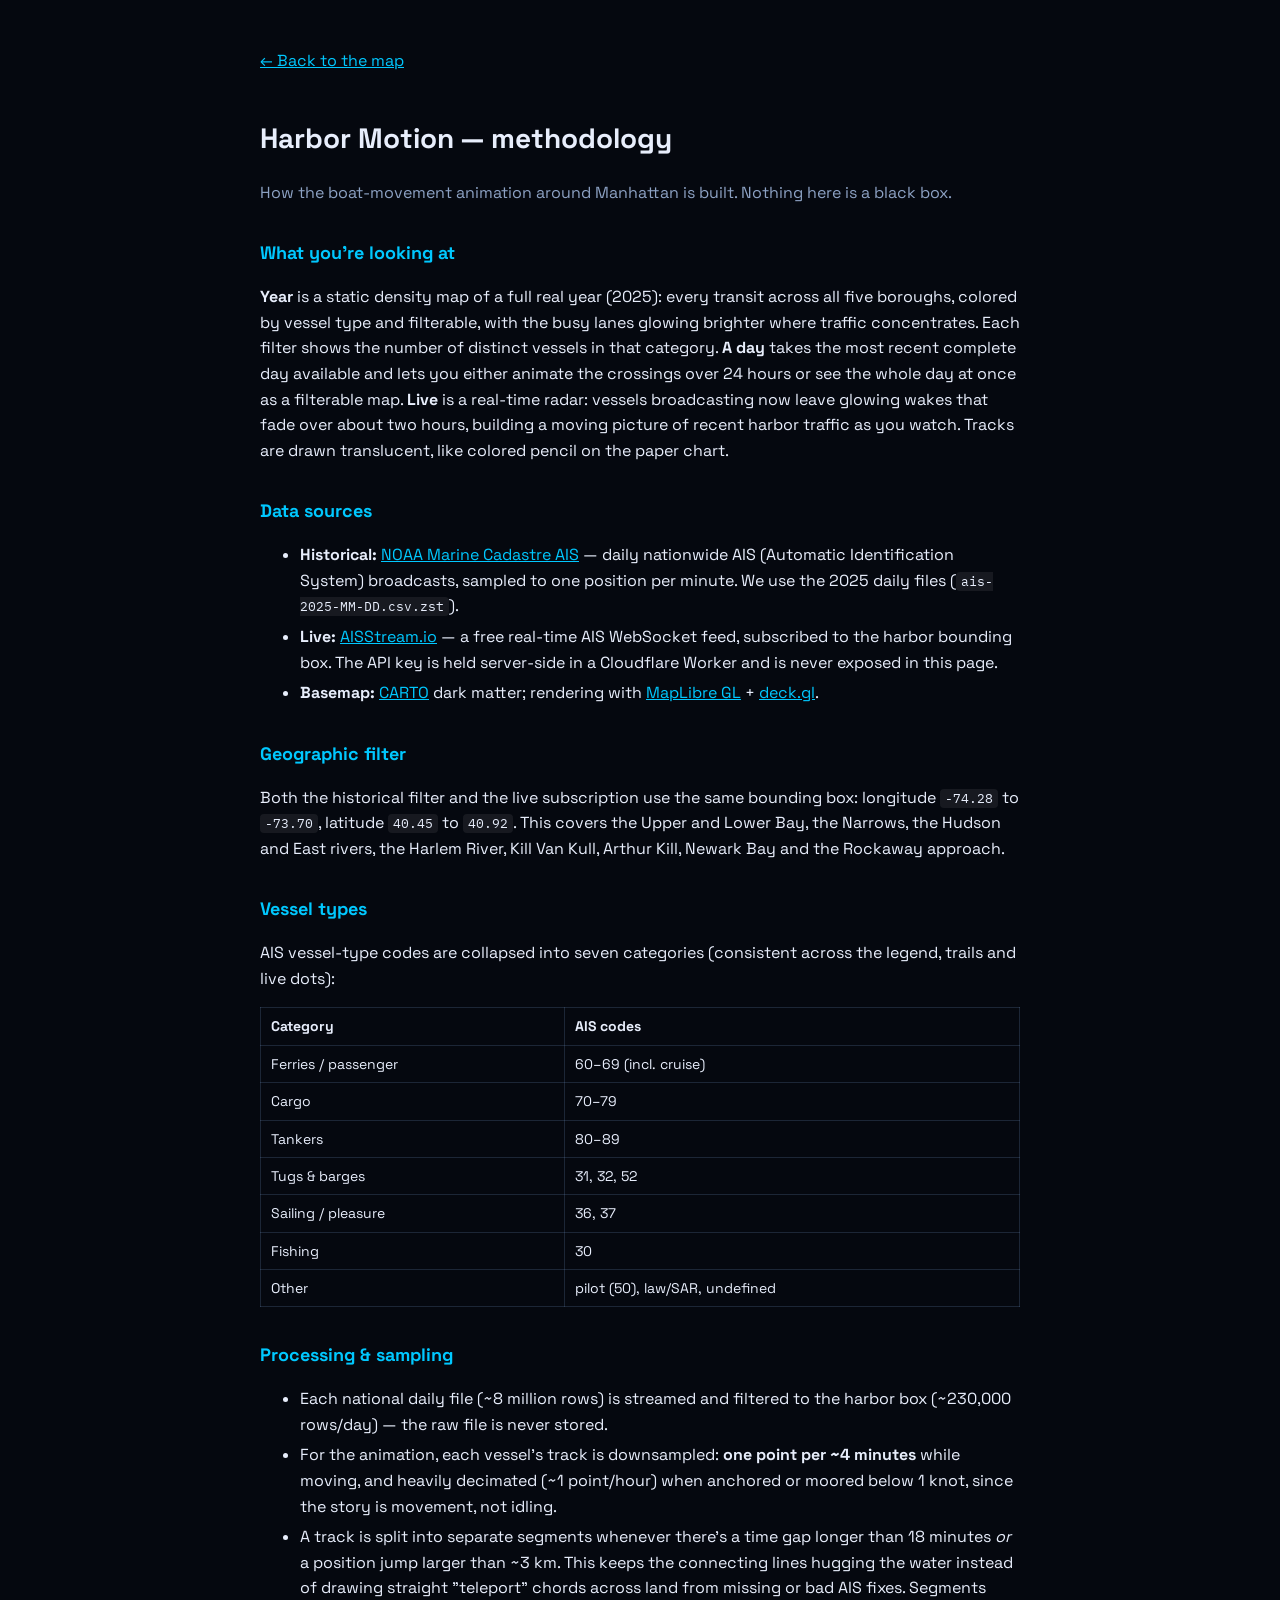
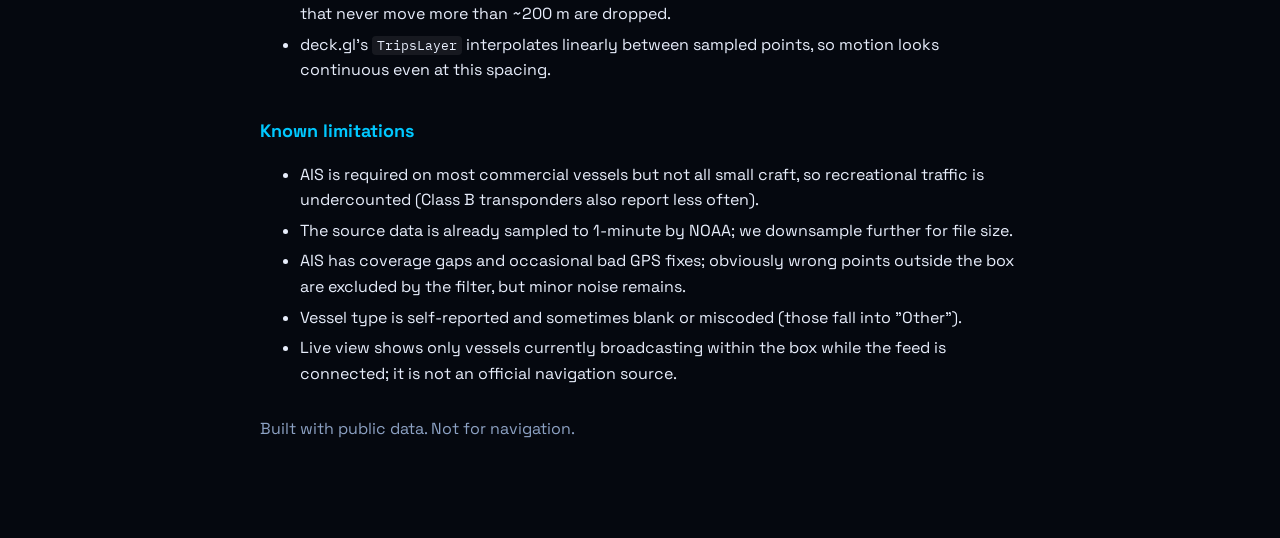
==== methodology.html @ 13194586 "Live radar: fading wakes (weather-radar style) + 'tracking since' counter Vessels now leave glowing " ====
<!DOCTYPE html>
<html lang="en">
<head>
<meta charset="utf-8" />
<meta name="viewport" content="width=device-width, initial-scale=1" />
<title>Harbor Motion — methodology & data sources</title>
<link href="https://fonts.googleapis.com/css2?family=Space+Grotesk:wght@400;500;600;700&family=IBM+Plex+Mono:wght@400&display=swap" rel="stylesheet" />
<style>
  body { background:#05080f; color:#e8eefc; font-family:"Space Grotesk",system-ui,sans-serif;
    max-width:760px; margin:0 auto; padding:48px 22px 80px; line-height:1.6; }
  a { color:#00c8ff; } h1 { font-size:28px; } h2 { font-size:18px; margin-top:34px; color:#00c8ff; }
  code { font-family:"IBM Plex Mono",monospace; background:rgba(255,255,255,0.07); padding:1px 5px; border-radius:4px; font-size:13px; }
  table { border-collapse:collapse; width:100%; margin-top:12px; font-size:14px; }
  td,th { border:1px solid rgba(120,160,210,0.2); padding:7px 10px; text-align:left; }
  .dim { color:#8da2c4; } .back { display:inline-block; margin-bottom:24px; }
  li { margin:5px 0; }
</style>
</head>
<body>
<a class="back" href="index.html">← Back to the map</a>
<h1>Harbor Motion — methodology</h1>
<p class="dim">How the boat-movement animation around Manhattan is built. Nothing here is a black box.</p>

<h2>What you're looking at</h2>
<p><strong>Year</strong> is a static density map of a full real year (2025): every transit across all
five boroughs, colored by vessel type and filterable, with the busy lanes glowing brighter where
traffic concentrates. Each filter shows the number of distinct vessels in that category. <strong>A
day</strong> takes the most recent complete day available and lets you either animate the crossings
over 24 hours or see the whole day at once as a filterable map. <strong>Live</strong> is a real-time
radar: vessels broadcasting now leave glowing wakes that fade over about two hours, building a moving
picture of recent harbor traffic as you watch. Tracks are drawn translucent, like colored pencil on
the paper chart.</p>

<h2>Data sources</h2>
<ul>
  <li><strong>Historical:</strong> <a href="https://marinecadastre.gov/accessais/">NOAA Marine Cadastre AIS</a>
    — daily nationwide AIS (Automatic Identification System) broadcasts, sampled to one position
    per minute. We use the 2025 daily files (<code>ais-2025-MM-DD.csv.zst</code>).</li>
  <li><strong>Live:</strong> <a href="https://aisstream.io/">AISStream.io</a> — a free real-time
    AIS WebSocket feed, subscribed to the harbor bounding box. The API key is held server-side in a
    Cloudflare Worker and is never exposed in this page.</li>
  <li><strong>Basemap:</strong> <a href="https://carto.com/">CARTO</a> dark matter; rendering with
    <a href="https://maplibre.org/">MapLibre GL</a> + <a href="https://deck.gl/">deck.gl</a>.</li>
</ul>

<h2>Geographic filter</h2>
<p>Both the historical filter and the live subscription use the same bounding box:
longitude <code>-74.28</code> to <code>-73.70</code>, latitude <code>40.45</code> to <code>40.92</code>.
This covers the Upper and Lower Bay, the Narrows, the Hudson and East rivers, the Harlem River,
Kill Van Kull, Arthur Kill, Newark Bay and the Rockaway approach.</p>

<h2>Vessel types</h2>
<p>AIS vessel-type codes are collapsed into seven categories (consistent across the legend,
trails and live dots):</p>
<table>
  <tr><th>Category</th><th>AIS codes</th></tr>
  <tr><td>Ferries / passenger</td><td>60–69 (incl. cruise)</td></tr>
  <tr><td>Cargo</td><td>70–79</td></tr>
  <tr><td>Tankers</td><td>80–89</td></tr>
  <tr><td>Tugs &amp; barges</td><td>31, 32, 52</td></tr>
  <tr><td>Sailing / pleasure</td><td>36, 37</td></tr>
  <tr><td>Fishing</td><td>30</td></tr>
  <tr><td>Other</td><td>pilot (50), law/SAR, undefined</td></tr>
</table>

<h2>Processing &amp; sampling</h2>
<ul>
  <li>Each national daily file (~8 million rows) is streamed and filtered to the harbor box
    (~230,000 rows/day) — the raw file is never stored.</li>
  <li>For the animation, each vessel's track is downsampled: <strong>one point per ~4 minutes</strong>
    while moving, and heavily decimated (~1 point/hour) when anchored or moored below 1 knot,
    since the story is movement, not idling.</li>
  <li>A track is split into separate segments whenever there's a time gap longer than 18 minutes
    <em>or</em> a position jump larger than ~3&nbsp;km. This keeps the connecting lines hugging the
    water instead of drawing straight "teleport" chords across land from missing or bad AIS fixes.
    Segments that never move more than ~200&nbsp;m are dropped.</li>
  <li>deck.gl's <code>TripsLayer</code> interpolates linearly between sampled points, so motion
    looks continuous even at this spacing.</li>
</ul>

<h2>Known limitations</h2>
<ul>
  <li>AIS is required on most commercial vessels but not all small craft, so recreational traffic is
    undercounted (Class B transponders also report less often).</li>
  <li>The source data is already sampled to 1-minute by NOAA; we downsample further for file size.</li>
  <li>AIS has coverage gaps and occasional bad GPS fixes; obviously wrong points outside the box are
    excluded by the filter, but minor noise remains.</li>
  <li>Vessel type is self-reported and sometimes blank or miscoded (those fall into "Other").</li>
  <li>Live view shows only vessels currently broadcasting within the box while the feed is connected;
    it is not an official navigation source.</li>
</ul>

<p class="dim" style="margin-top:30px">Built with public data. Not for navigation.</p>
</body>
</html>
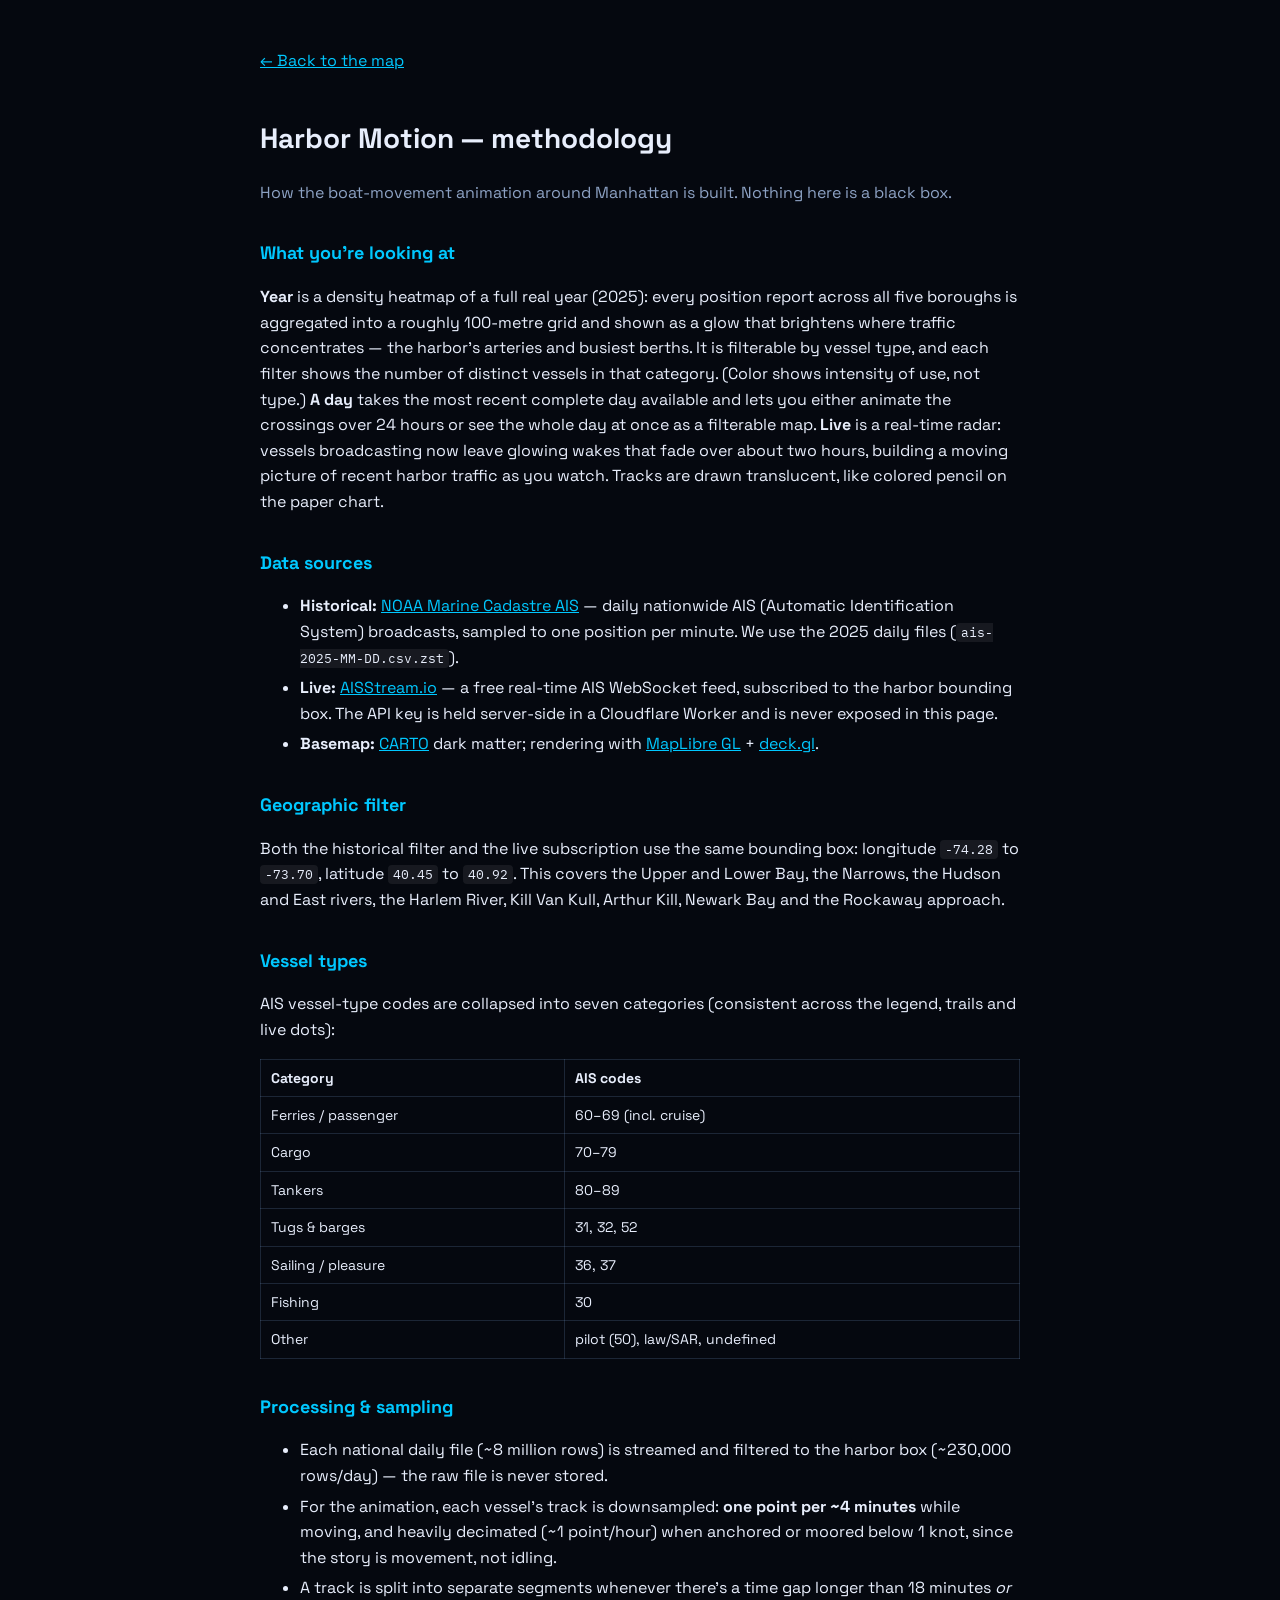
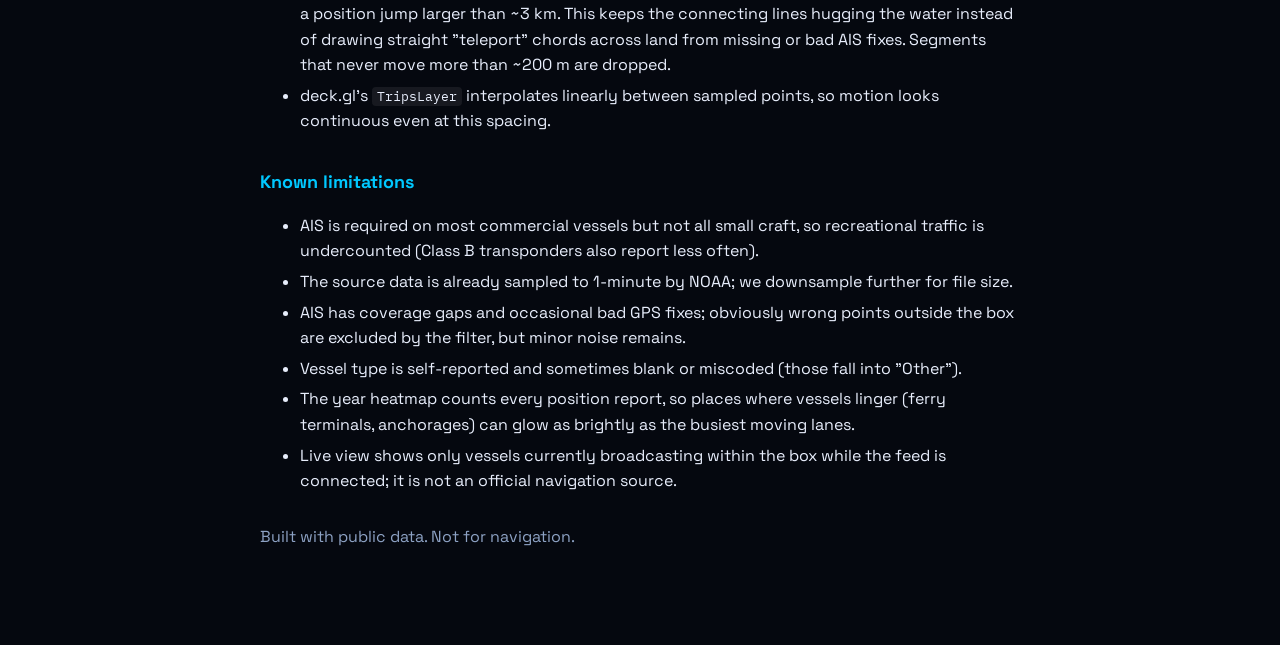
==== commit e3c464c7: "Year view: density heatmap instead of every track Aggregate the year into a ~100m grid (build_heat.p" ====
--- a/methodology.html
+++ b/methodology.html
@@ -22,10 +22,11 @@
 <p class="dim">How the boat-movement animation around Manhattan is built. Nothing here is a black box.</p>
 
 <h2>What you're looking at</h2>
-<p><strong>Year</strong> is a static density map of a full real year (2025): every transit across all
-five boroughs, colored by vessel type and filterable, with the busy lanes glowing brighter where
-traffic concentrates. Each filter shows the number of distinct vessels in that category. <strong>A
-day</strong> takes the most recent complete day available and lets you either animate the crossings
+<p><strong>Year</strong> is a density heatmap of a full real year (2025): every position report across
+all five boroughs is aggregated into a roughly 100-metre grid and shown as a glow that brightens where
+traffic concentrates — the harbor's arteries and busiest berths. It is filterable by vessel type, and
+each filter shows the number of distinct vessels in that category. (Color shows intensity of use, not
+type.) <strong>A day</strong> takes the most recent complete day available and lets you either animate the crossings
 over 24 hours or see the whole day at once as a filterable map. <strong>Live</strong> is a real-time
 radar: vessels broadcasting now leave glowing wakes that fade over about two hours, building a moving
 picture of recent harbor traffic as you watch. Tracks are drawn translucent, like colored pencil on
@@ -86,6 +87,8 @@
   <li>AIS has coverage gaps and occasional bad GPS fixes; obviously wrong points outside the box are
     excluded by the filter, but minor noise remains.</li>
   <li>Vessel type is self-reported and sometimes blank or miscoded (those fall into "Other").</li>
+  <li>The year heatmap counts every position report, so places where vessels linger (ferry terminals,
+    anchorages) can glow as brightly as the busiest moving lanes.</li>
   <li>Live view shows only vessels currently broadcasting within the box while the feed is connected;
     it is not an official navigation source.</li>
 </ul>
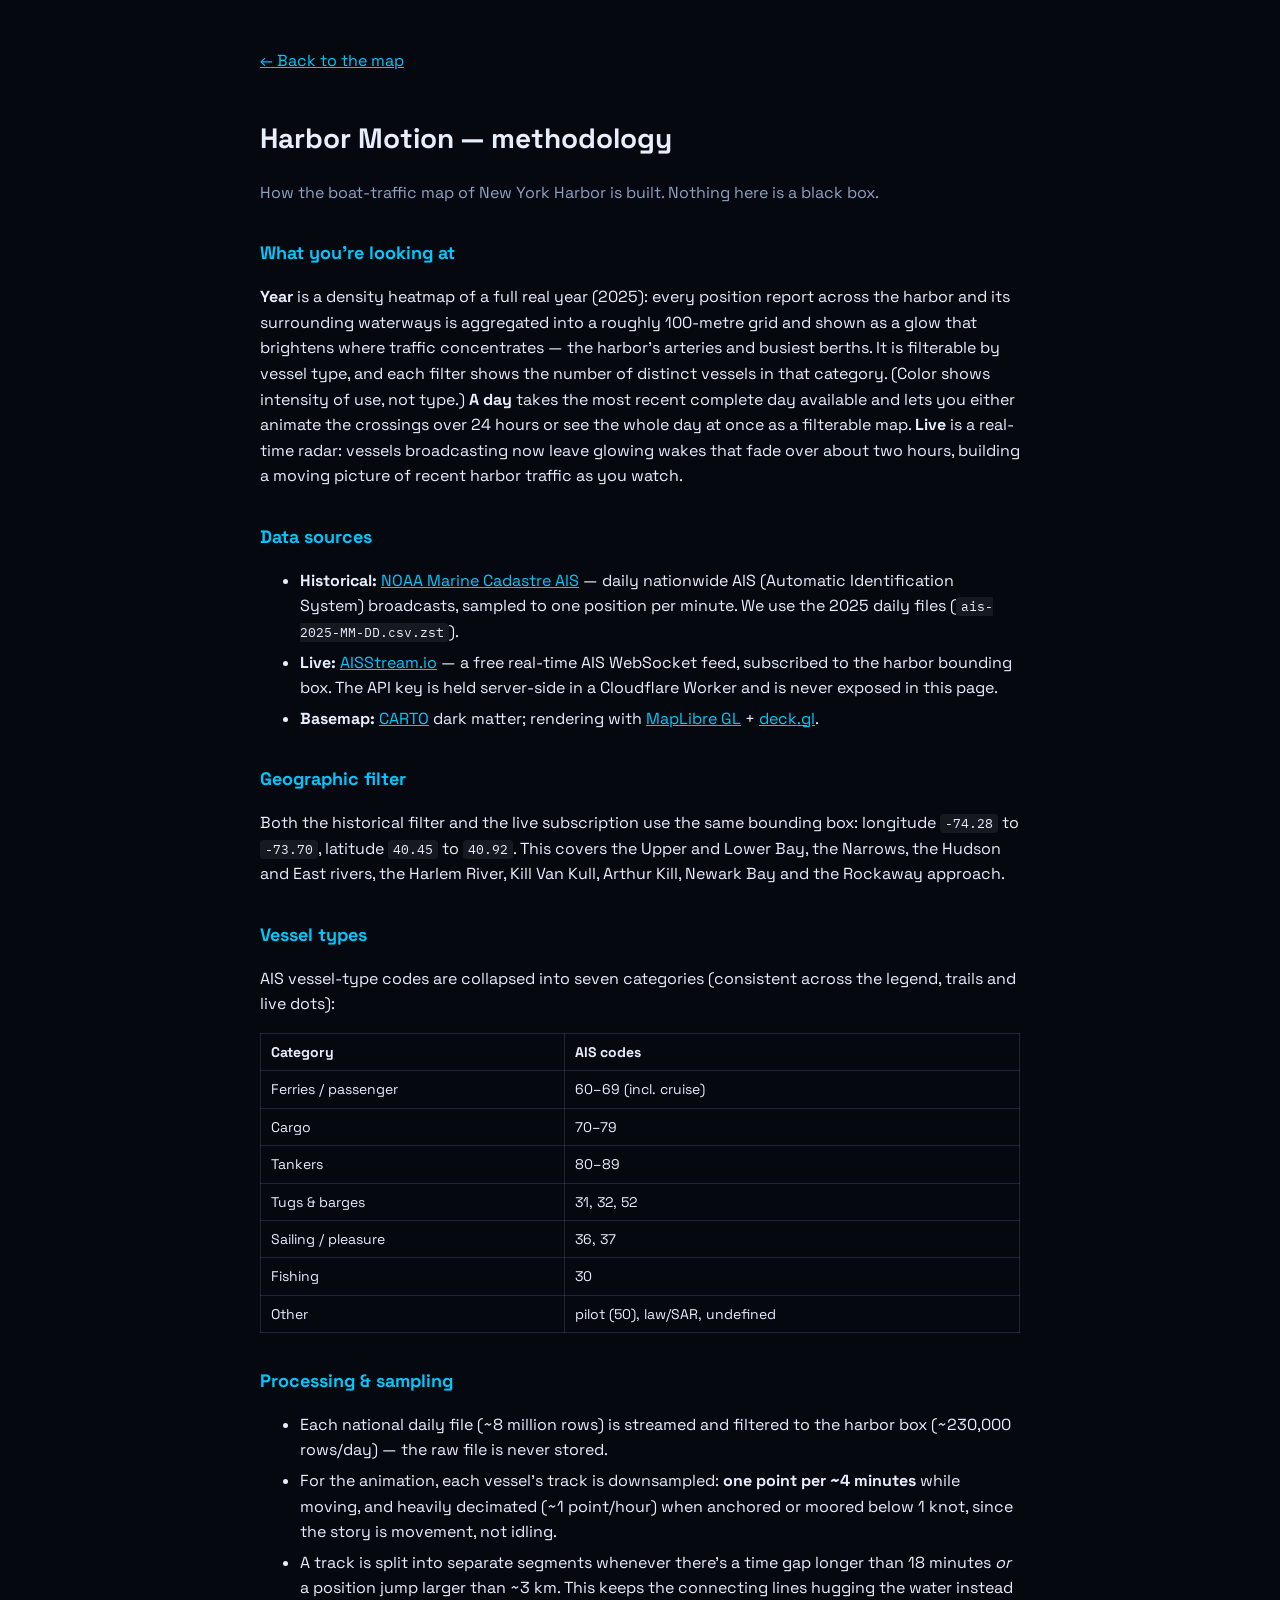
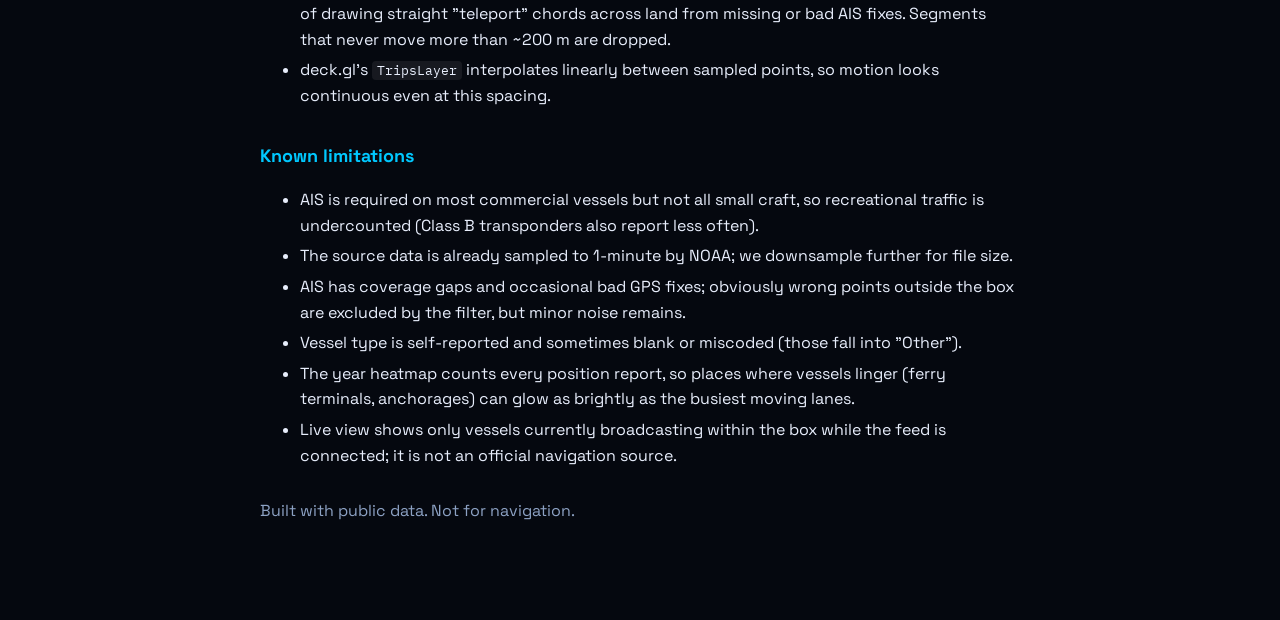
==== commit 0ff6bce5: "Tighten heatmap to hug water; broaden geography copy; drop 'pencil' language - HeatmapLayer radius 2" ====
--- a/methodology.html
+++ b/methodology.html
@@ -19,18 +19,17 @@
 <body>
 <a class="back" href="index.html">← Back to the map</a>
 <h1>Harbor Motion — methodology</h1>
-<p class="dim">How the boat-movement animation around Manhattan is built. Nothing here is a black box.</p>
+<p class="dim">How the boat-traffic map of New York Harbor is built. Nothing here is a black box.</p>
 
 <h2>What you're looking at</h2>
 <p><strong>Year</strong> is a density heatmap of a full real year (2025): every position report across
-all five boroughs is aggregated into a roughly 100-metre grid and shown as a glow that brightens where
-traffic concentrates — the harbor's arteries and busiest berths. It is filterable by vessel type, and
-each filter shows the number of distinct vessels in that category. (Color shows intensity of use, not
-type.) <strong>A day</strong> takes the most recent complete day available and lets you either animate the crossings
-over 24 hours or see the whole day at once as a filterable map. <strong>Live</strong> is a real-time
-radar: vessels broadcasting now leave glowing wakes that fade over about two hours, building a moving
-picture of recent harbor traffic as you watch. Tracks are drawn translucent, like colored pencil on
-the paper chart.</p>
+the harbor and its surrounding waterways is aggregated into a roughly 100-metre grid and shown as a glow
+that brightens where traffic concentrates — the harbor's arteries and busiest berths. It is filterable
+by vessel type, and each filter shows the number of distinct vessels in that category. (Color shows
+intensity of use, not type.) <strong>A day</strong> takes the most recent complete day available and lets
+you either animate the crossings over 24 hours or see the whole day at once as a filterable map.
+<strong>Live</strong> is a real-time radar: vessels broadcasting now leave glowing wakes that fade over
+about two hours, building a moving picture of recent harbor traffic as you watch.</p>
 
 <h2>Data sources</h2>
 <ul>
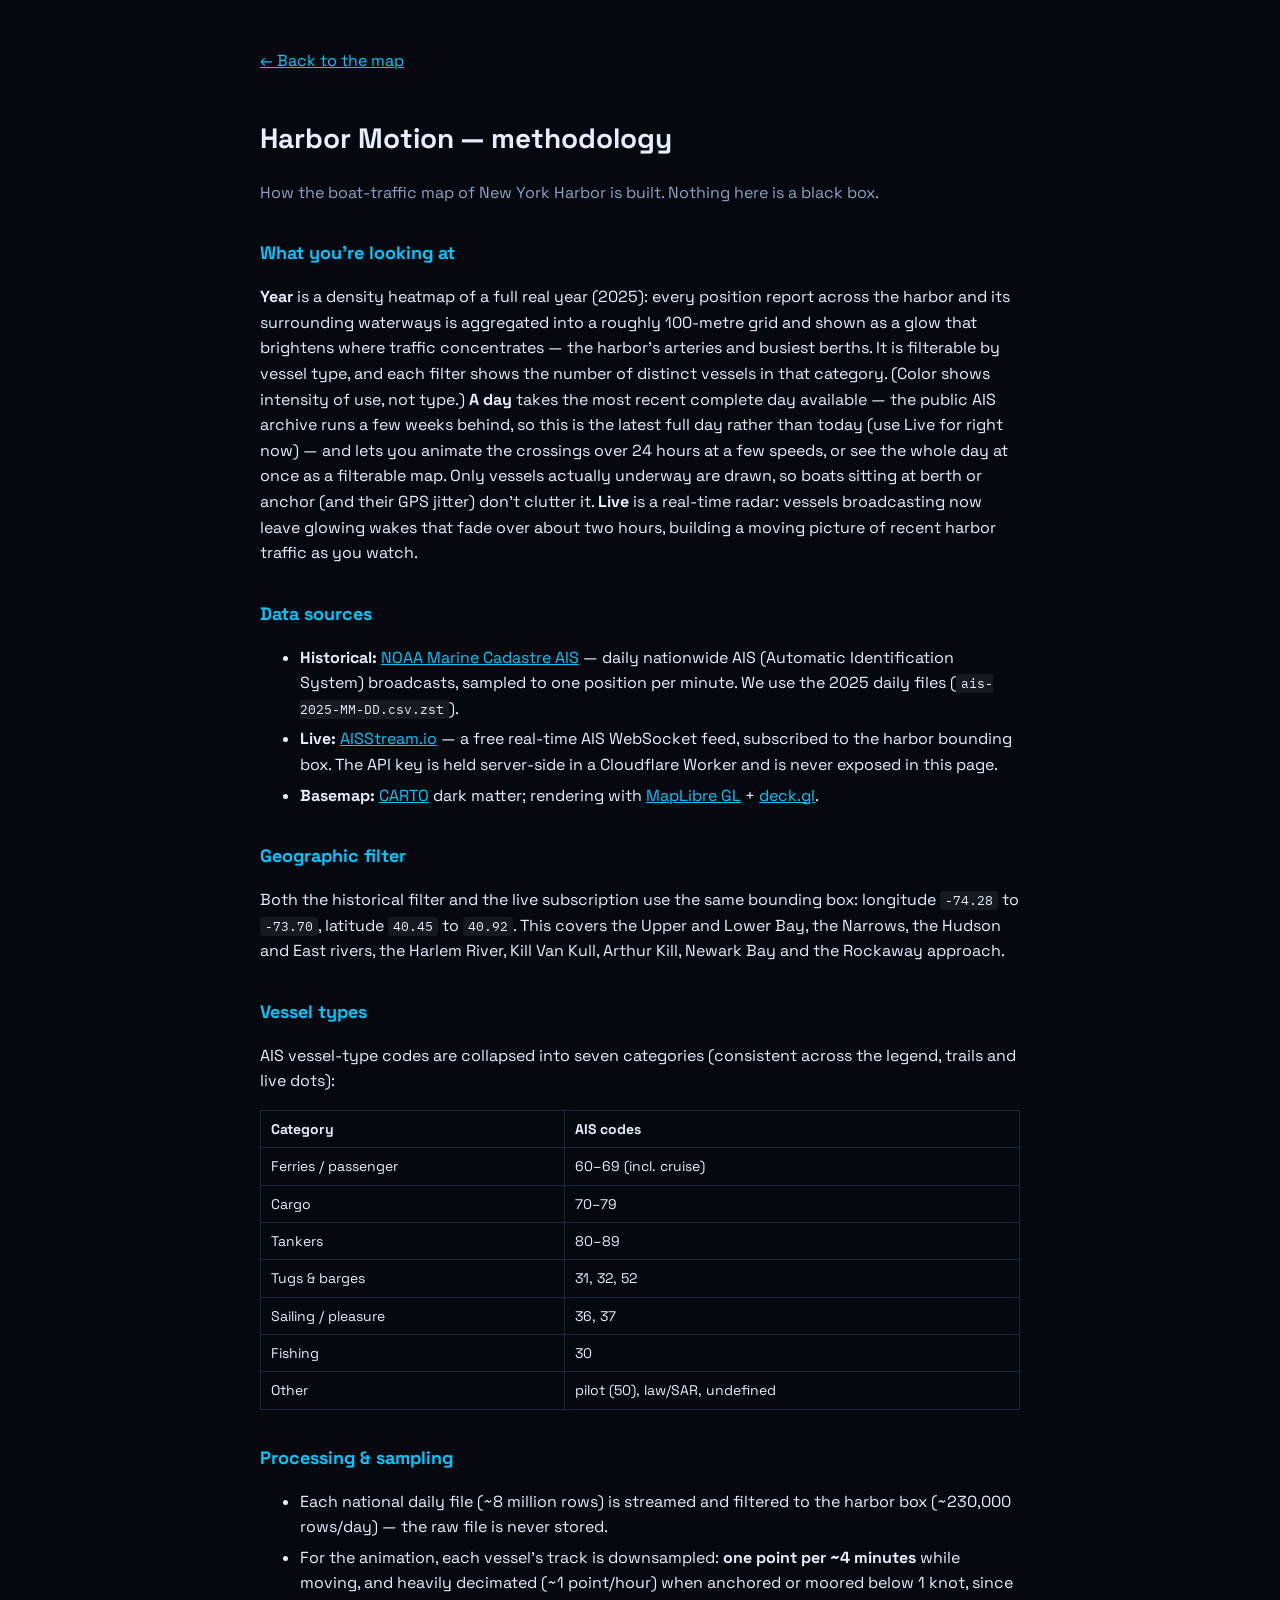
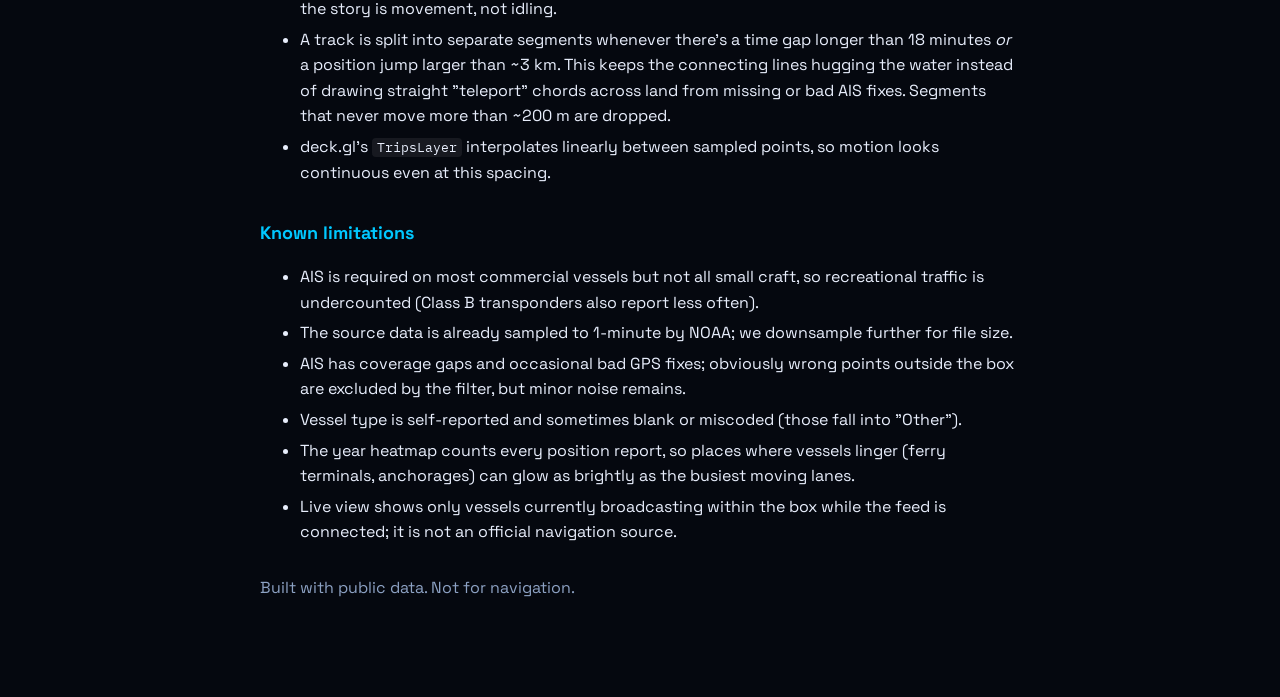
==== commit b675676d: "Make 'A day' the default; movement-only tracks; speed control; explain the date - Default view is no" ====
--- a/methodology.html
+++ b/methodology.html
@@ -26,8 +26,11 @@
 the harbor and its surrounding waterways is aggregated into a roughly 100-metre grid and shown as a glow
 that brightens where traffic concentrates — the harbor's arteries and busiest berths. It is filterable
 by vessel type, and each filter shows the number of distinct vessels in that category. (Color shows
-intensity of use, not type.) <strong>A day</strong> takes the most recent complete day available and lets
-you either animate the crossings over 24 hours or see the whole day at once as a filterable map.
+intensity of use, not type.) <strong>A day</strong> takes the most recent complete day available — the
+public AIS archive runs a few weeks behind, so this is the latest full day rather than today (use Live
+for right now) — and lets you animate the crossings over 24 hours at a few speeds, or see the whole day
+at once as a filterable map. Only vessels actually underway are drawn, so boats sitting at berth or
+anchor (and their GPS jitter) don't clutter it.
 <strong>Live</strong> is a real-time radar: vessels broadcasting now leave glowing wakes that fade over
 about two hours, building a moving picture of recent harbor traffic as you watch.</p>
 
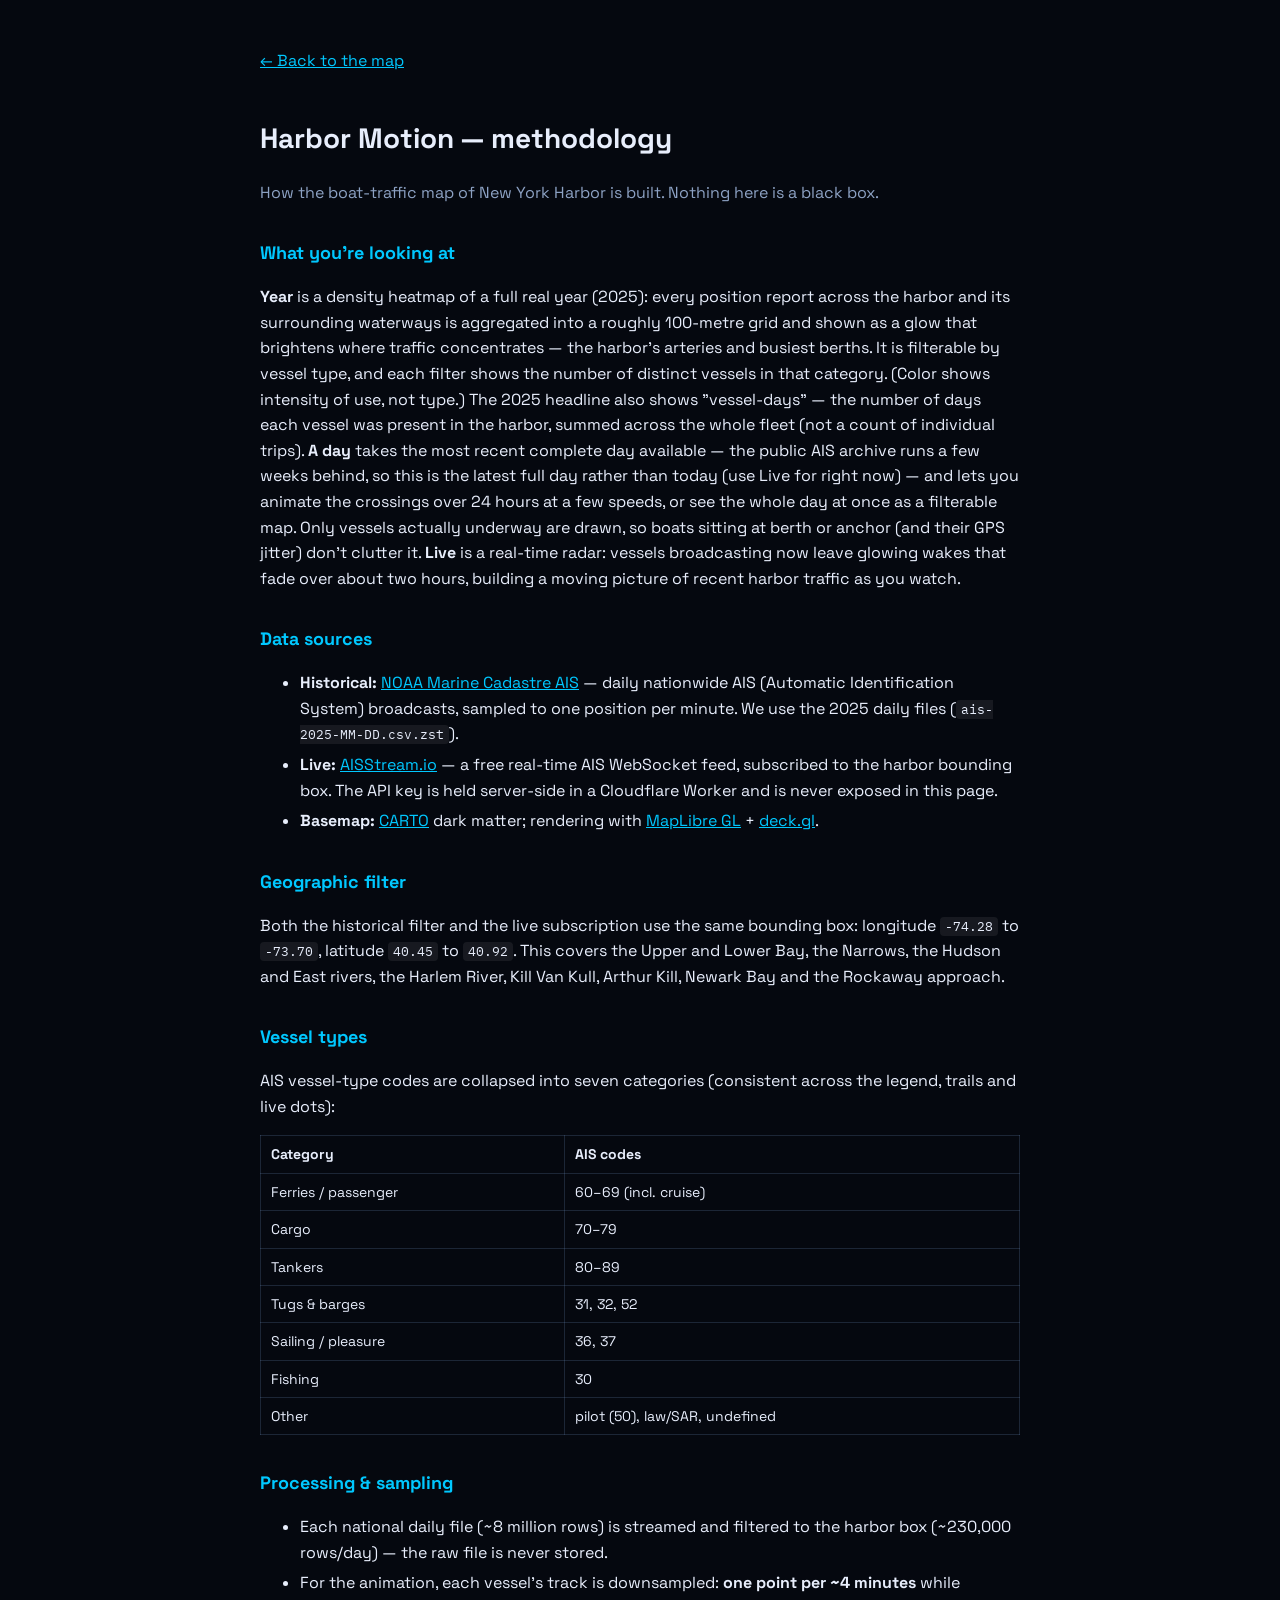
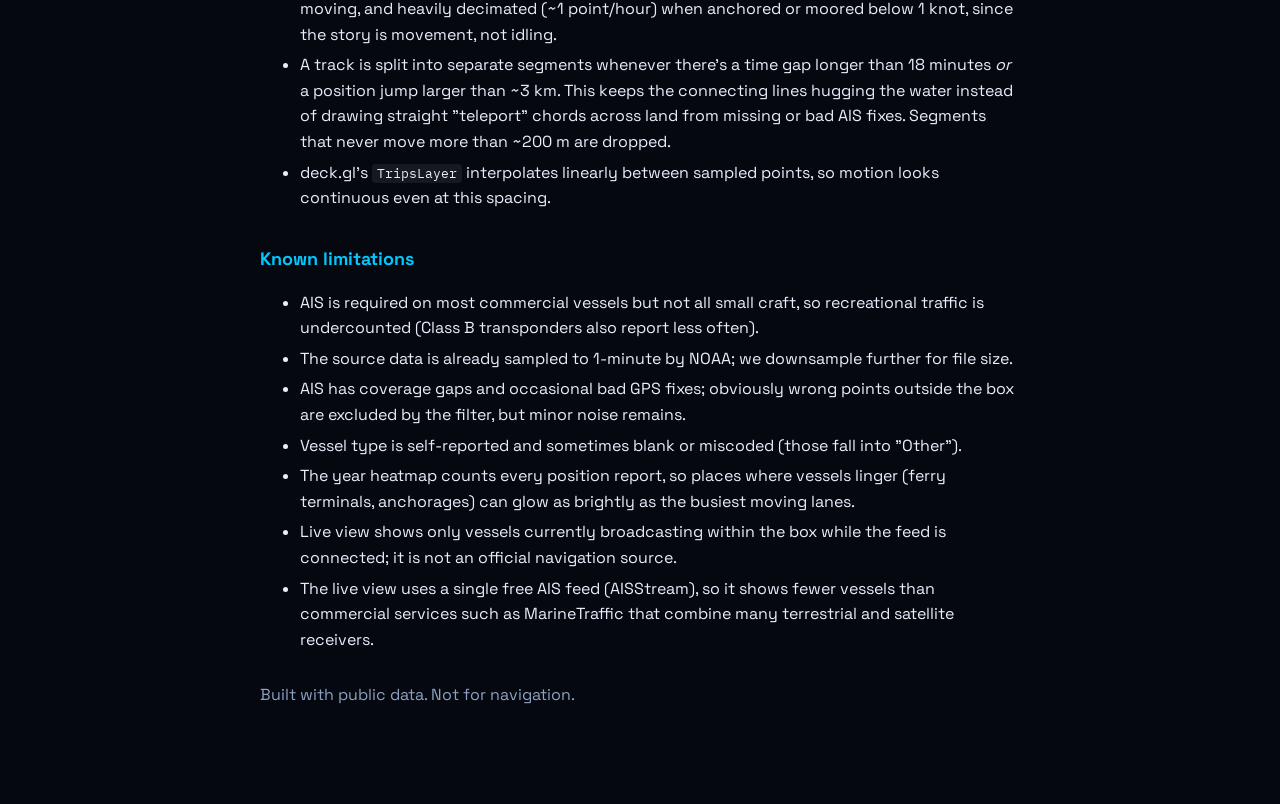
==== commit 59342450: "Accuracy: relabel 'transits' as 'vessel-days'; document the metric + live-feed coverage Audit confir" ====
--- a/methodology.html
+++ b/methodology.html
@@ -26,7 +26,8 @@
 the harbor and its surrounding waterways is aggregated into a roughly 100-metre grid and shown as a glow
 that brightens where traffic concentrates — the harbor's arteries and busiest berths. It is filterable
 by vessel type, and each filter shows the number of distinct vessels in that category. (Color shows
-intensity of use, not type.) <strong>A day</strong> takes the most recent complete day available — the
+intensity of use, not type.) The 2025 headline also shows "vessel-days" — the number of days each
+vessel was present in the harbor, summed across the whole fleet (not a count of individual trips). <strong>A day</strong> takes the most recent complete day available — the
 public AIS archive runs a few weeks behind, so this is the latest full day rather than today (use Live
 for right now) — and lets you animate the crossings over 24 hours at a few speeds, or see the whole day
 at once as a filterable map. Only vessels actually underway are drawn, so boats sitting at berth or
@@ -93,6 +94,8 @@
     anchorages) can glow as brightly as the busiest moving lanes.</li>
   <li>Live view shows only vessels currently broadcasting within the box while the feed is connected;
     it is not an official navigation source.</li>
+  <li>The live view uses a single free AIS feed (AISStream), so it shows fewer vessels than commercial
+    services such as MarineTraffic that combine many terrestrial and satellite receivers.</li>
 </ul>
 
 <p class="dim" style="margin-top:30px">Built with public data. Not for navigation.</p>
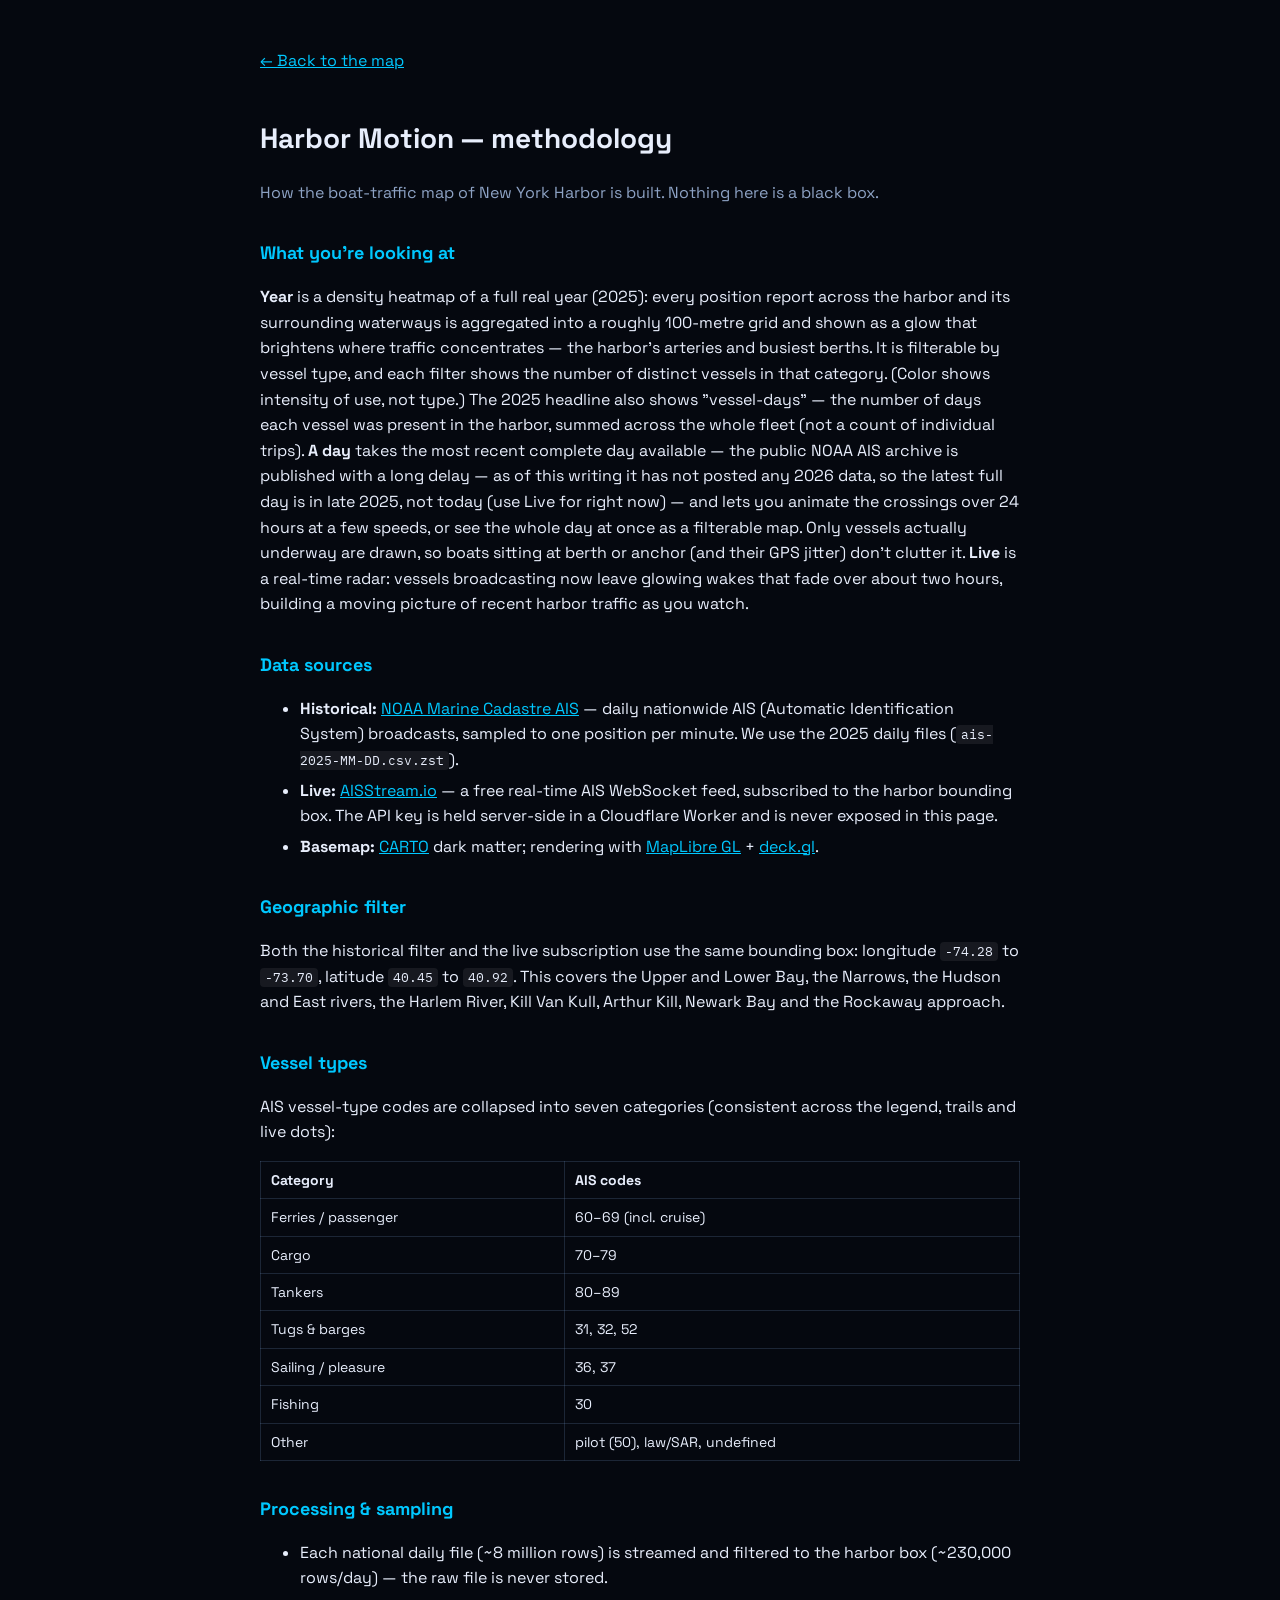
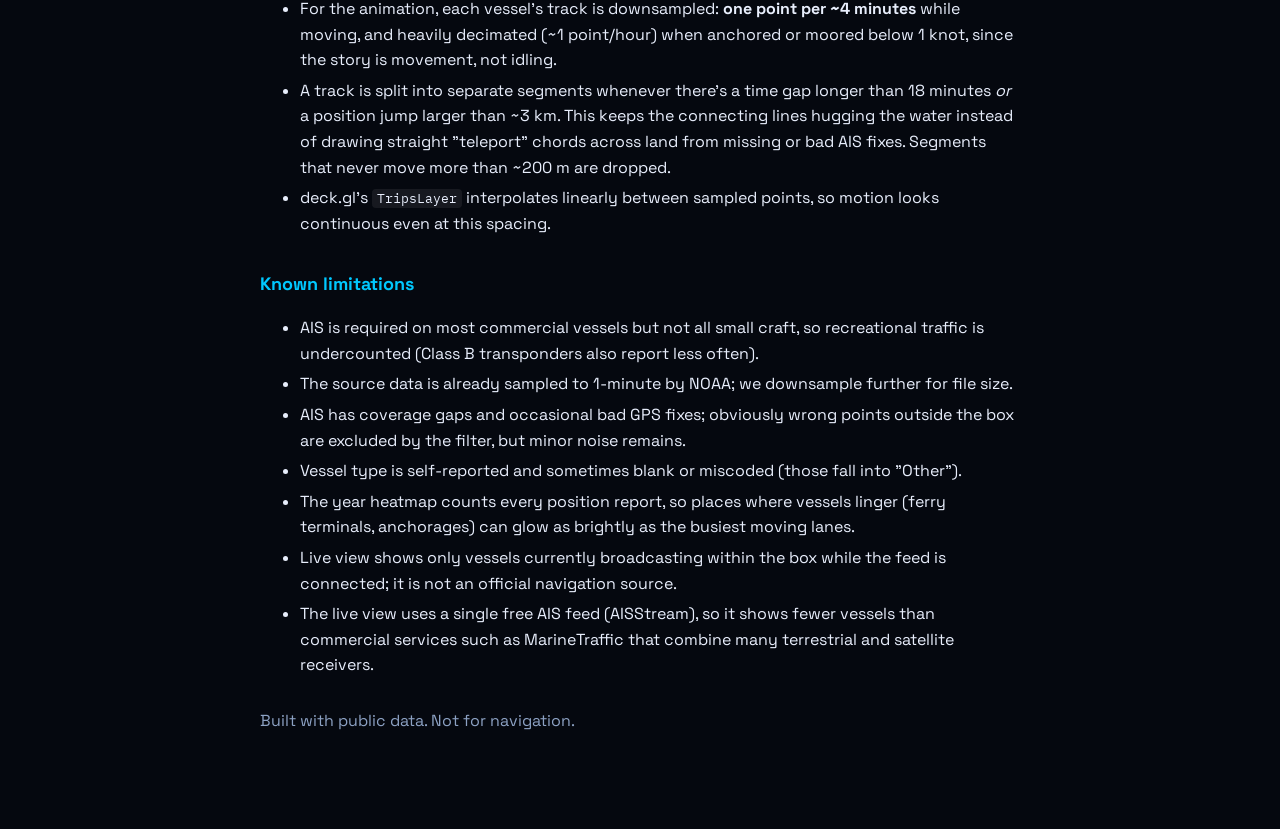
==== commit d881bcb8: "Fix misleading lag note: compute the real archive lag (it's ~months, not weeks) NOAA hasn't publishe" ====
--- a/methodology.html
+++ b/methodology.html
@@ -28,8 +28,8 @@
 by vessel type, and each filter shows the number of distinct vessels in that category. (Color shows
 intensity of use, not type.) The 2025 headline also shows "vessel-days" — the number of days each
 vessel was present in the harbor, summed across the whole fleet (not a count of individual trips). <strong>A day</strong> takes the most recent complete day available — the
-public AIS archive runs a few weeks behind, so this is the latest full day rather than today (use Live
-for right now) — and lets you animate the crossings over 24 hours at a few speeds, or see the whole day
+public NOAA AIS archive is published with a long delay — as of this writing it has not posted any 2026
+data, so the latest full day is in late 2025, not today (use Live for right now) — and lets you animate the crossings over 24 hours at a few speeds, or see the whole day
 at once as a filterable map. Only vessels actually underway are drawn, so boats sitting at berth or
 anchor (and their GPS jitter) don't clutter it.
 <strong>Live</strong> is a real-time radar: vessels broadcasting now leave glowing wakes that fade over
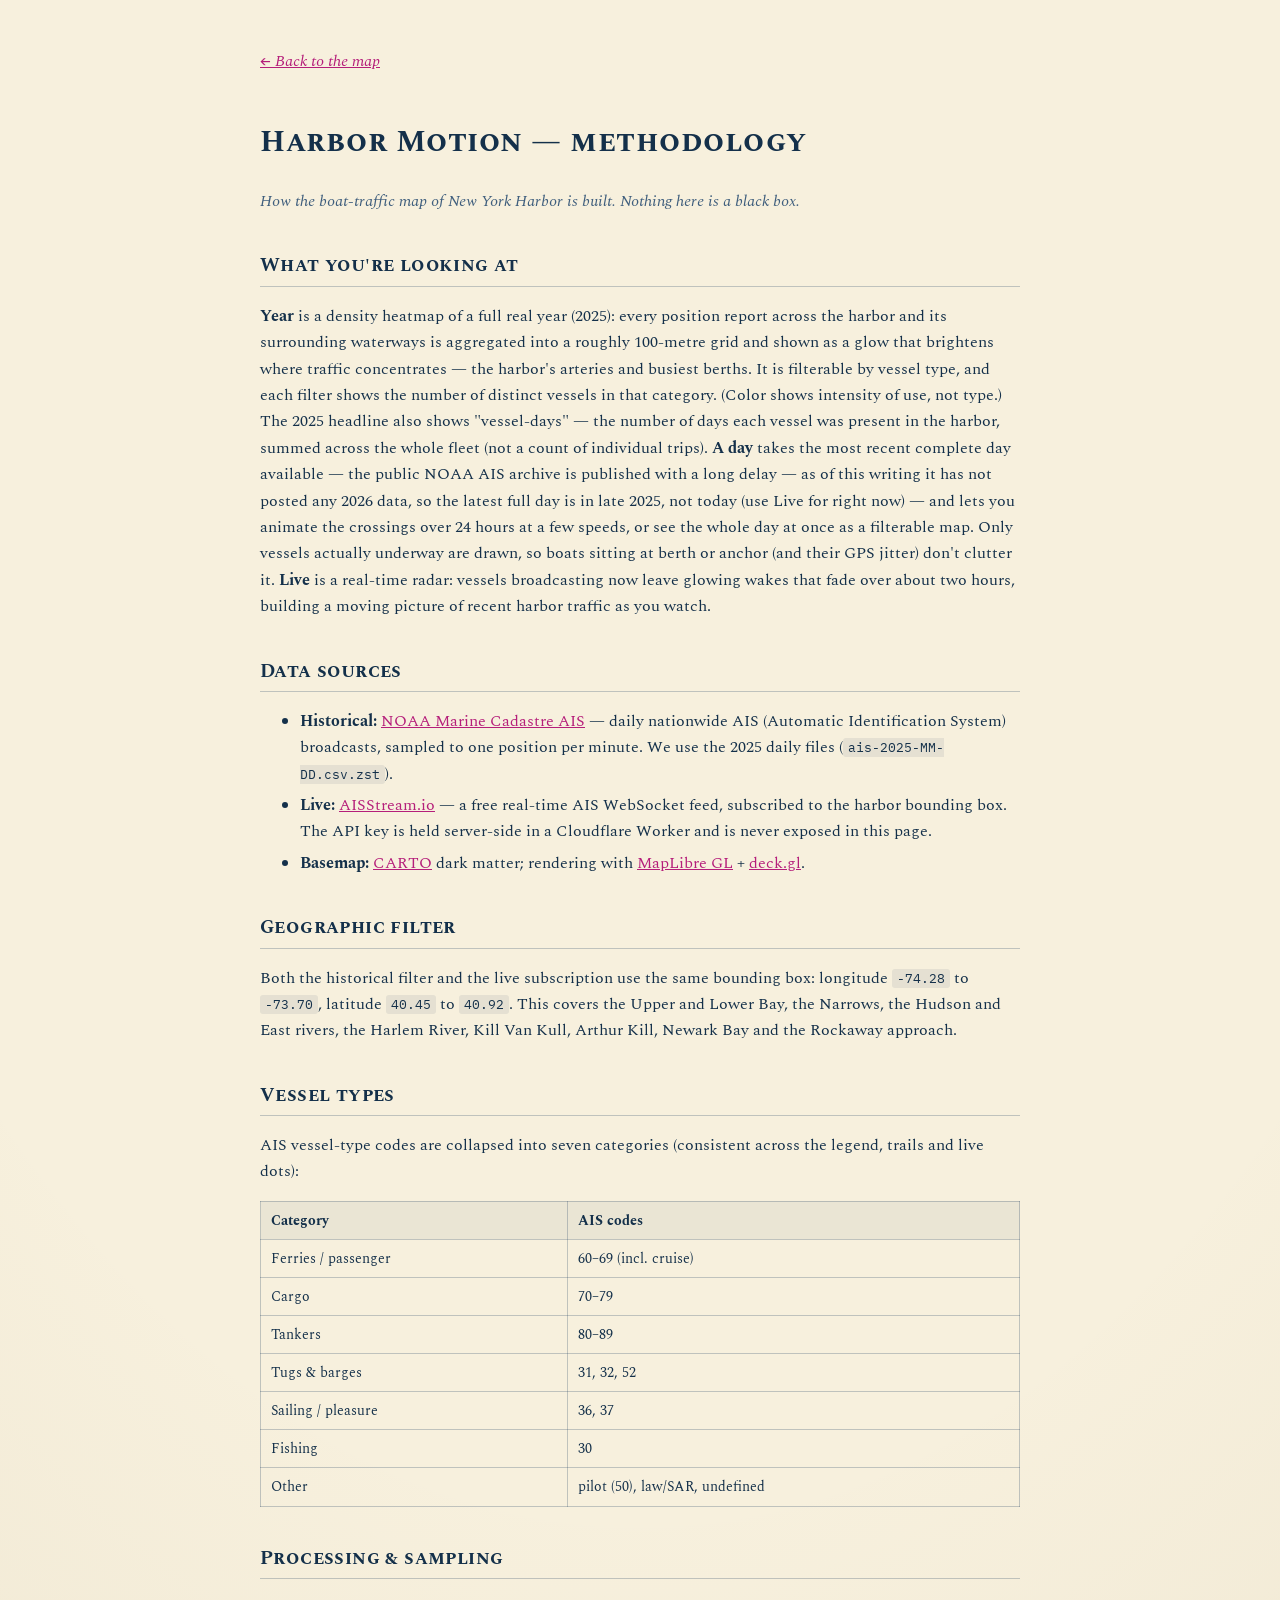
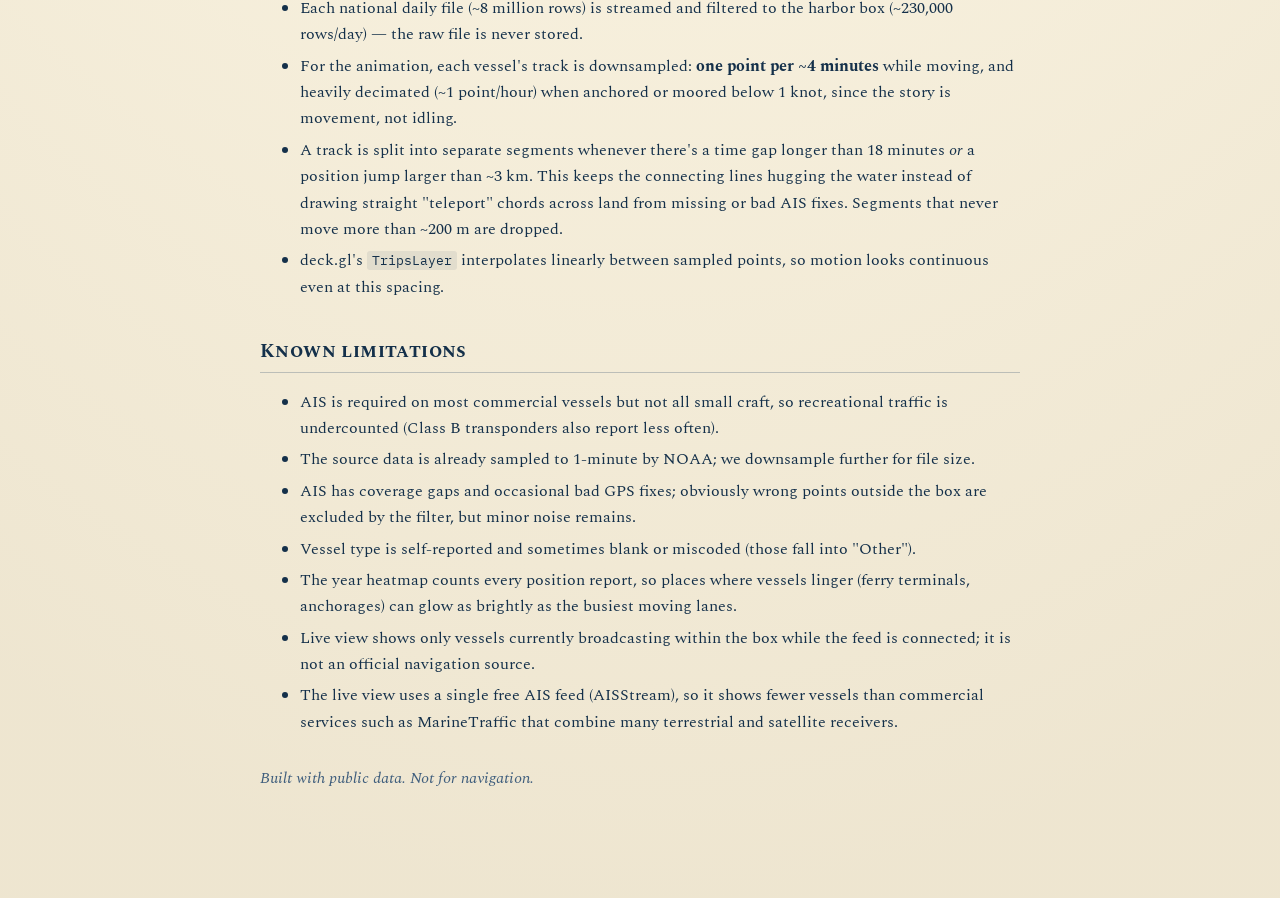
==== commit 4f9b837c: "UX pass from critique: filter affordance, live counts, intro dismiss, themed methodology - Filters: " ====
--- a/methodology.html
+++ b/methodology.html
@@ -4,16 +4,24 @@
 <meta charset="utf-8" />
 <meta name="viewport" content="width=device-width, initial-scale=1" />
 <title>Harbor Motion — methodology & data sources</title>
-<link href="https://fonts.googleapis.com/css2?family=Space+Grotesk:wght@400;500;600;700&family=IBM+Plex+Mono:wght@400&display=swap" rel="stylesheet" />
+<link href="https://fonts.googleapis.com/css2?family=Spectral:ital,wght@0,400;0,500;0,600;0,700;1,400&family=IBM+Plex+Mono:wght@400;500&display=swap" rel="stylesheet" />
 <style>
-  body { background:#05080f; color:#e8eefc; font-family:"Space Grotesk",system-ui,sans-serif;
-    max-width:760px; margin:0 auto; padding:48px 22px 80px; line-height:1.6; }
-  a { color:#00c8ff; } h1 { font-size:28px; } h2 { font-size:18px; margin-top:34px; color:#00c8ff; }
-  code { font-family:"IBM Plex Mono",monospace; background:rgba(255,255,255,0.07); padding:1px 5px; border-radius:4px; font-size:13px; }
+  :root { --ink:#14304a; --ink-soft:#3f5e7d; --magenta:#b51e7a; --paper:#f7f0dd; --rule:#1b3a5b; }
+  body { background:var(--paper); color:var(--ink); font-family:"Spectral",Georgia,serif;
+    max-width:760px; margin:0 auto; padding:48px 24px 90px; line-height:1.65;
+    background-image: radial-gradient(120% 100% at 50% 0%, rgba(120,92,40,0) 60%, rgba(120,92,40,0.07) 100%); }
+  a { color:var(--magenta); } a:hover { text-decoration:none; }
+  h1 { font-size:30px; font-weight:700; font-variant:small-caps; letter-spacing:0.5px; }
+  h2 { font-size:19px; margin-top:36px; color:var(--ink); font-variant:small-caps; letter-spacing:0.4px;
+    border-bottom:1px solid rgba(27,58,91,0.25); padding-bottom:4px; }
+  code { font-family:"IBM Plex Mono",monospace; background:rgba(20,48,74,0.08); padding:1px 5px;
+    border-radius:3px; font-size:13px; color:var(--ink); }
   table { border-collapse:collapse; width:100%; margin-top:12px; font-size:14px; }
-  td,th { border:1px solid rgba(120,160,210,0.2); padding:7px 10px; text-align:left; }
-  .dim { color:#8da2c4; } .back { display:inline-block; margin-bottom:24px; }
+  td,th { border:1px solid rgba(27,58,91,0.25); padding:7px 10px; text-align:left; }
+  th { background:rgba(20,48,74,0.06); }
+  .dim { color:var(--ink-soft); font-style:italic; } .back { display:inline-block; margin-bottom:24px; font-style:italic; }
   li { margin:5px 0; }
+  strong { color:var(--ink); }
 </style>
 </head>
 <body>
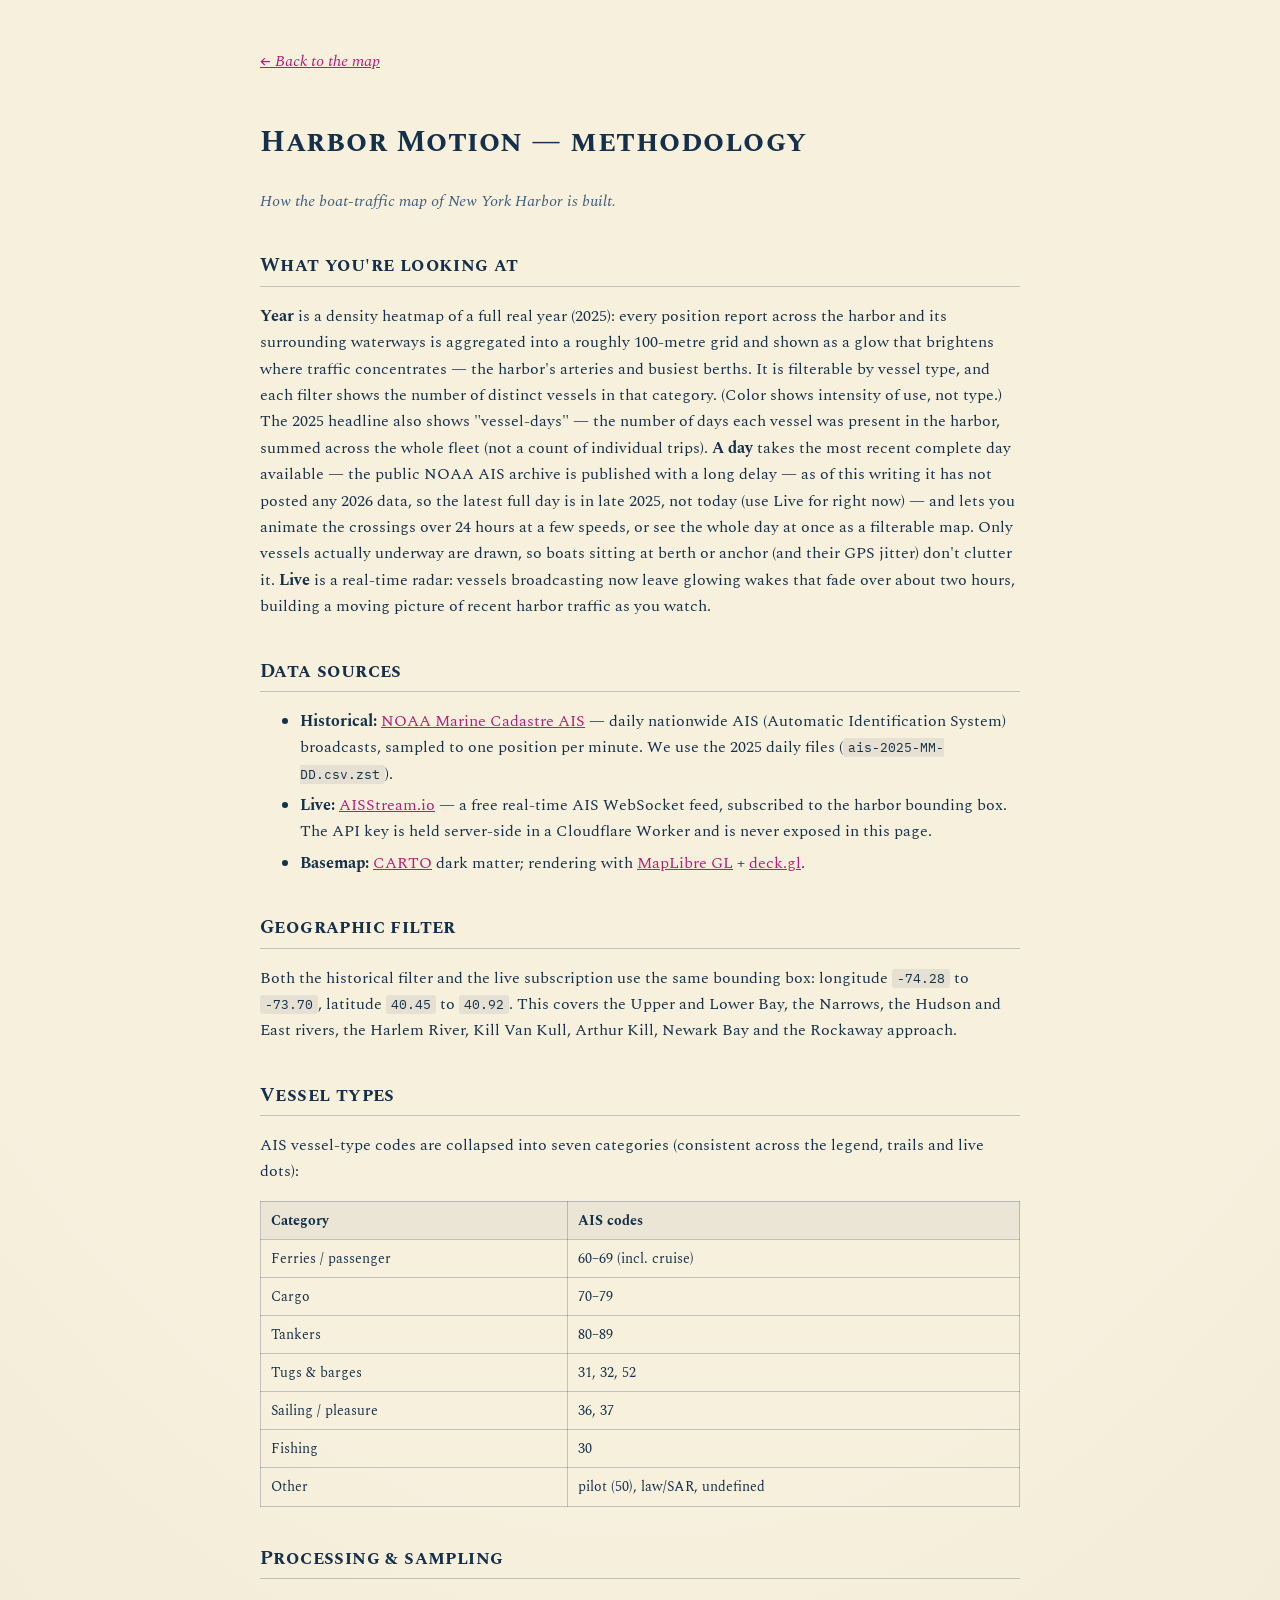
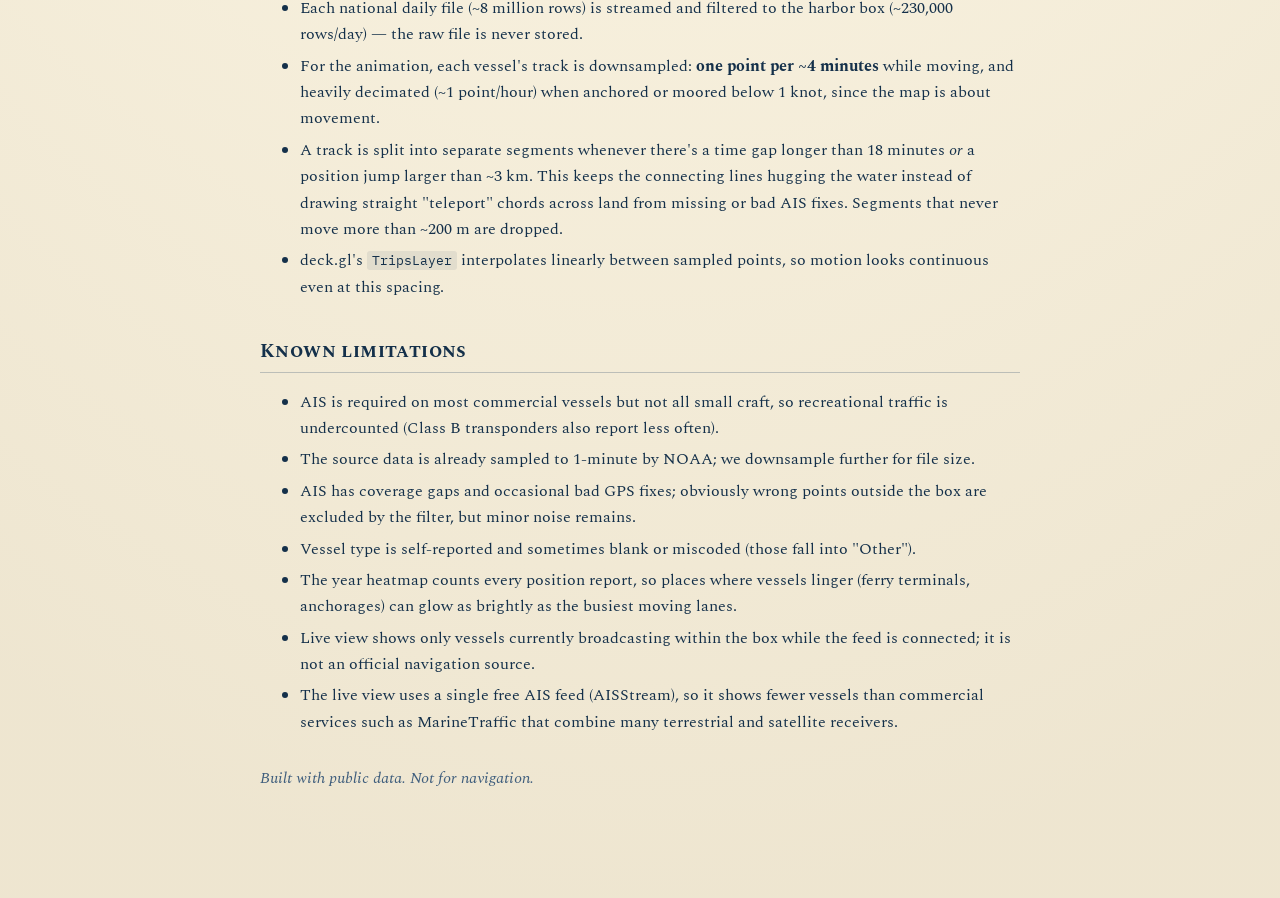
==== commit be732078: "Cut AI-writing tells from page copy Rewrote sentences that read as machine-written (not-X-but-Y reve" ====
--- a/methodology.html
+++ b/methodology.html
@@ -27,7 +27,7 @@
 <body>
 <a class="back" href="index.html">← Back to the map</a>
 <h1>Harbor Motion — methodology</h1>
-<p class="dim">How the boat-traffic map of New York Harbor is built. Nothing here is a black box.</p>
+<p class="dim">How the boat-traffic map of New York Harbor is built.</p>
 
 <h2>What you're looking at</h2>
 <p><strong>Year</strong> is a density heatmap of a full real year (2025): every position report across
@@ -81,7 +81,7 @@
     (~230,000 rows/day) — the raw file is never stored.</li>
   <li>For the animation, each vessel's track is downsampled: <strong>one point per ~4 minutes</strong>
     while moving, and heavily decimated (~1 point/hour) when anchored or moored below 1 knot,
-    since the story is movement, not idling.</li>
+    since the map is about movement.</li>
   <li>A track is split into separate segments whenever there's a time gap longer than 18 minutes
     <em>or</em> a position jump larger than ~3&nbsp;km. This keeps the connecting lines hugging the
     water instead of drawing straight "teleport" chords across land from missing or bad AIS fixes.
